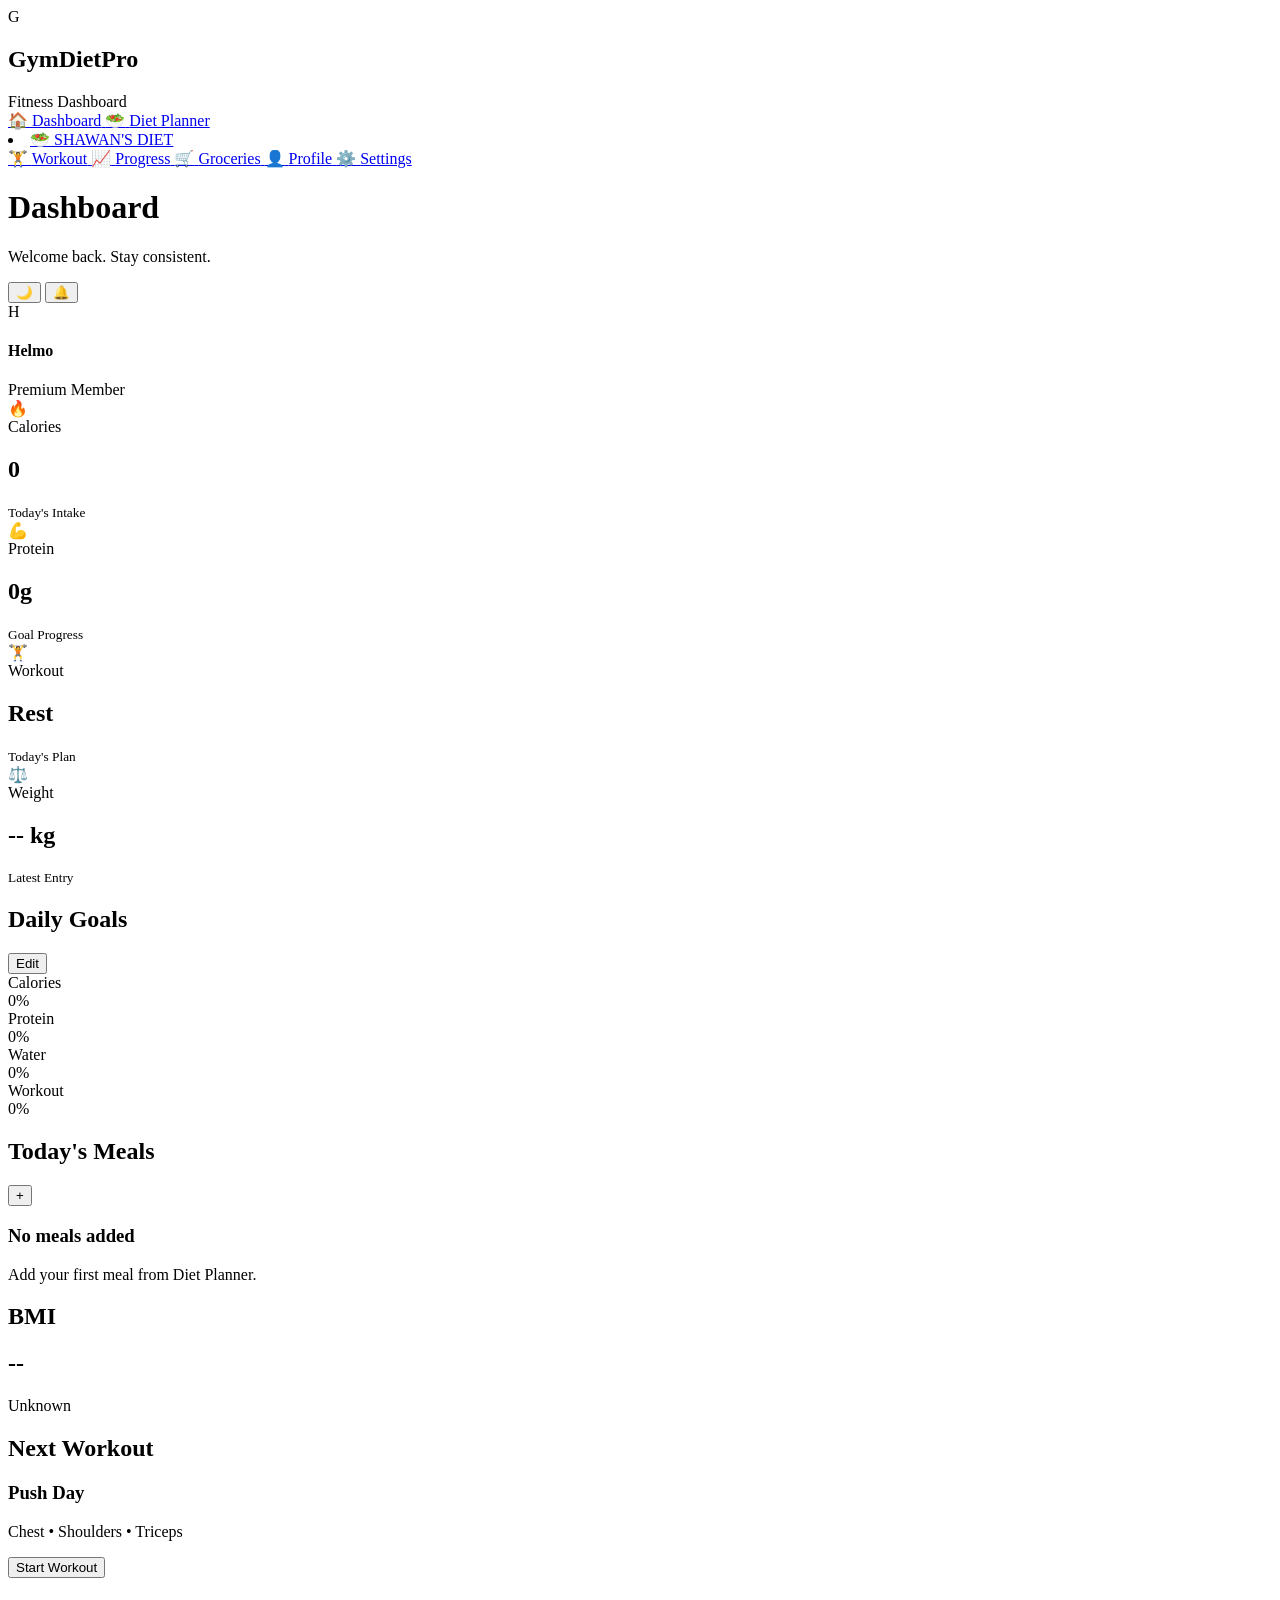
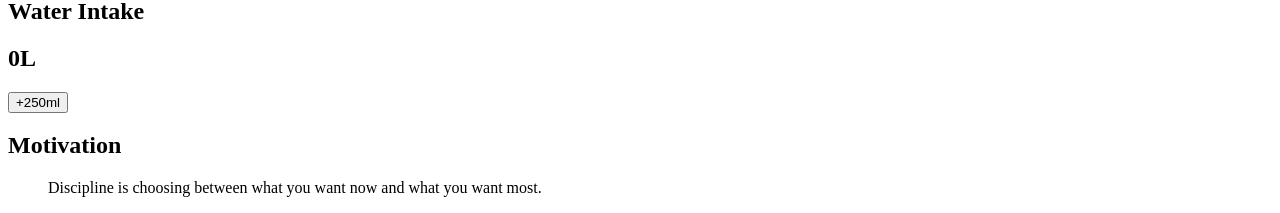
==== index.html @ dfc195a4 "Add files via upload" ====
<!DOCTYPE html>
<html lang="en">
<head>
    <meta charset="UTF-8" />
    <meta name="viewport" content="width=device-width, initial-scale=1.0" />
    <title>GymDietPro | Dashboard</title>

    <link rel="preconnect" href="https://fonts.googleapis.com">
    <link rel="preconnect" href="https://fonts.gstatic.com" crossorigin>
    <link href="https://fonts.googleapis.com/css2?family=Inter:wght@300;400;500;600;700;800&display=swap" rel="stylesheet">

<link rel="stylesheet" href="./css/style.css">
</head>

<body>

<div class="app">

    <!-- ================= SIDEBAR ================= -->

    <aside class="sidebar">

        <div class="logo">
            <div class="logo-icon">G</div>
            <div class="logo-text">
                <h2>GymDietPro</h2>
                <span>Fitness Dashboard</span>
            </div>
        </div>

        <nav class="nav-menu">

            <a href="index.html" class="nav-item active">
                <span class="icon">🏠</span>
                <span>Dashboard</span>
            </a>

            <a href="diet.html" class="nav-item">
                <span class="icon">🥗</span>
                <span>Diet Planner</span>
            </a>
            <li>
    <a href="shawan-diet.html">
        🥗
        <span>SHAWAN'S DIET</span>
    </a>
</li>            



            <a href="workout.html" class="nav-item">
                <span class="icon">🏋️</span>
                <span>Workout</span>
            </a>

            <a href="progress.html" class="nav-item">
                <span class="icon">📈</span>
                <span>Progress</span>
            </a>

            <a href="grocery.html" class="nav-item">
                <span class="icon">🛒</span>
                <span>Groceries</span>
            </a>

            <a href="profile.html" class="nav-item">
                <span class="icon">👤</span>
                <span>Profile</span>
            </a>

            <a href="settings.html" class="nav-item">
                <span class="icon">⚙️</span>
                <span>Settings</span>
            </a>

        </nav>

    </aside>

    <!-- ================= MAIN ================= -->

    <main class="main-content">

        <!-- TOP BAR -->

        <header class="topbar">

            <div class="topbar-left">
                <h1>Dashboard</h1>
                <p>Welcome back. Stay consistent.</p>
            </div>

            <div class="topbar-right">

                <button class="glass-btn" id="themeBtn">
                    🌙
                </button>

                <button class="glass-btn">
                    🔔
                </button>

                <div class="profile-mini">
                    <div class="avatar">
                        H
                    </div>

                    <div>
                        <h4>Helmo</h4>
                        <span>Premium Member</span>
                    </div>
                </div>

            </div>

        </header>

        <!-- QUICK STATS -->

        <section class="stats-grid">

            <div class="glass-card stat-card">

                <div class="stat-icon emerald">
                    🔥
                </div>

                <div class="stat-content">

                    <span>Calories</span>

                    <h2 id="todayCalories">
                        0
                    </h2>

                    <small>Today's Intake</small>

                </div>

            </div>

            <div class="glass-card stat-card">

                <div class="stat-icon blue">
                    💪
                </div>

                <div class="stat-content">

                    <span>Protein</span>

                    <h2 id="todayProtein">
                        0g
                    </h2>

                    <small>Goal Progress</small>

                </div>

            </div>

            <div class="glass-card stat-card">

                <div class="stat-icon orange">
                    🏋️
                </div>

                <div class="stat-content">

                    <span>Workout</span>

                    <h2 id="workoutStatus">
                        Rest
                    </h2>

                    <small>Today's Plan</small>

                </div>

            </div>

            <div class="glass-card stat-card">

                <div class="stat-icon pink">
                    ⚖️
                </div>

                <div class="stat-content">

                    <span>Weight</span>

                    <h2 id="currentWeight">
                        -- kg
                    </h2>

                    <small>Latest Entry</small>

                </div>

            </div>

        </section>

        <!-- DASHBOARD GRID -->

        <section class="dashboard-grid">

            <!-- LEFT COLUMN -->

            <div class="left-column">

                <!-- DAILY GOALS -->

                <div class="glass-card">

                    <div class="card-header">

                        <h2>Daily Goals</h2>

                        <button class="glass-btn small-btn">
                            Edit
                        </button>

                    </div>

                    <div class="goal-item">

                        <div class="goal-info">
                            Calories
                        </div>

                        <div class="progress-bar">

                            <div class="progress-fill"
                                 id="calorieProgress"
                                 style="width:0%;">

                            </div>

                        </div>

                        <span id="caloriePercent">
                            0%
                        </span>

                    </div>

                    <div class="goal-item">

                        <div class="goal-info">
                            Protein
                        </div>

                        <div class="progress-bar">

                            <div class="progress-fill"
                                 id="proteinProgress"
                                 style="width:0%;">

                            </div>

                        </div>

                        <span id="proteinPercent">
                            0%
                        </span>

                    </div>

                    <div class="goal-item">

                        <div class="goal-info">
                            Water
                        </div>

                        <div class="progress-bar">

                            <div class="progress-fill"
                                 id="waterProgress"
                                 style="width:0%;">

                            </div>

                        </div>

                        <span id="waterPercent">
                            0%
                        </span>

                    </div>

                    <div class="goal-item">

                        <div class="goal-info">
                            Workout
                        </div>

                        <div class="progress-bar">

                            <div class="progress-fill"
                                 id="workoutProgress"
                                 style="width:0%;">

                            </div>

                        </div>

                        <span id="workoutPercent">
                            0%
                        </span>

                    </div>

                </div>

                <!-- TODAY MEALS -->

                <div class="glass-card">

                    <div class="card-header">

                        <h2>Today's Meals</h2>

                        <button class="glass-btn small-btn"
                                id="addMealBtn">
                            +
                        </button>

                    </div>

                    <div id="mealList">

                        <div class="empty-state">

                            <h3>No meals added</h3>

                            <p>Add your first meal from Diet Planner.</p>

                        </div>

                    </div>

                </div>

            </div>

            <!-- RIGHT COLUMN -->

            <div class="right-column">

                <!-- BMI -->

                <div class="glass-card">

                    <div class="card-header">

                        <h2>BMI</h2>

                    </div>

                    <div class="bmi-box">

                        <h1 id="bmiValue">
                            --
                        </h1>

                        <span id="bmiStatus">
                            Unknown
                        </span>

                    </div>

                </div>

                <!-- NEXT WORKOUT -->

                <div class="glass-card">

                    <div class="card-header">

                        <h2>Next Workout</h2>

                    </div>

                    <div class="workout-preview">

                        <h3 id="nextWorkout">
                            Push Day
                        </h3>

                        <p>
                            Chest • Shoulders • Triceps
                        </p>

                        <button class="primary-btn">
                            Start Workout
                        </button>

                    </div>

                </div>

                <!-- WATER -->

                <div class="glass-card">

                    <div class="card-header">

                        <h2>Water Intake</h2>

                    </div>

                    <div class="water-box">

                        <h2 id="waterValue">
                            0L
                        </h2>

                        <button class="primary-btn"
                                id="drinkWater">
                            +250ml
                        </button>

                    </div>

                </div>

                <!-- MOTIVATION -->

                <div class="glass-card">

                    <div class="card-header">

                        <h2>Motivation</h2>

                    </div>

                    <blockquote id="quoteBox">

                        Discipline is choosing between what you want now
                        and what you want most.

                    </blockquote>

                </div>

            </div>

        </section>

    </main>

</div>

<script src="js/app.js"></script>

</body>
</html>
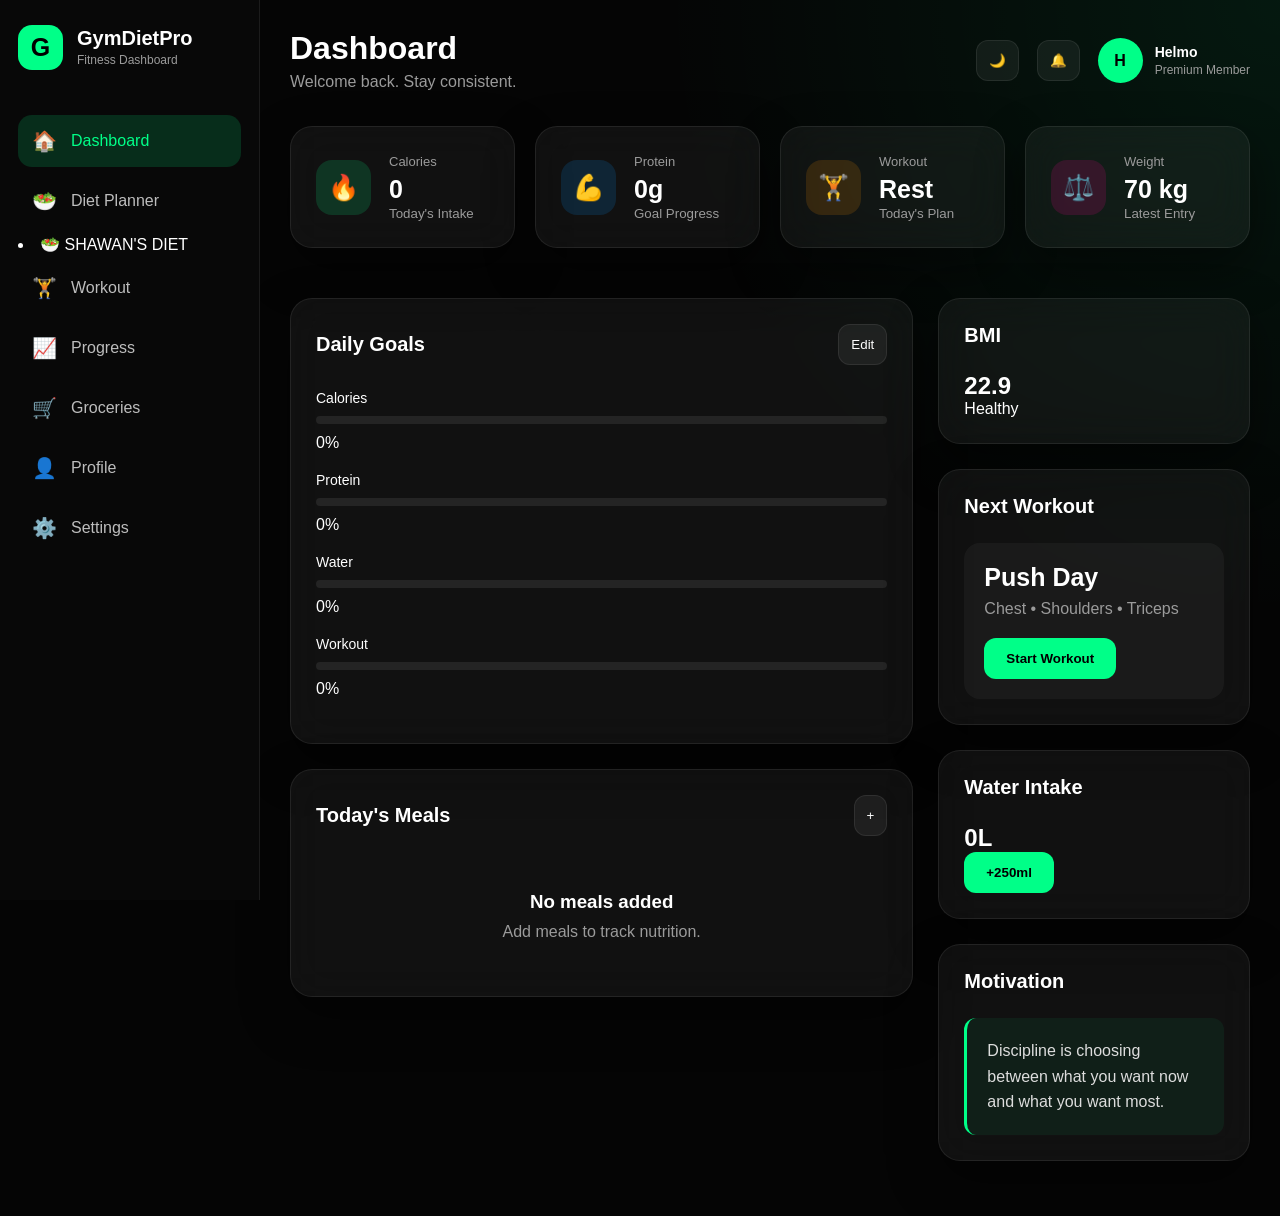
==== commit b6a76fb0: "index.html" ====
--- a/index.html
+++ b/index.html
@@ -84,7 +84,7 @@
         <!-- TOP BAR -->
 
         <header class="topbar">
-
+<button id="menuToggle" class="mobile-menu-btn">☰</button>
             <div class="topbar-left">
                 <h1>Dashboard</h1>
                 <p>Welcome back. Stay consistent.</p>
@@ -455,4 +455,4 @@
 <script src="js/app.js"></script>
 
 </body>
-</html>+</html>
--- a/css/style.css
+++ b/css/style.css
@@ -0,0 +1,2304 @@
+/* =====================================================
+   GymDietPro
+   FINAL STYLE.CSS
+   Premium Dark Fitness Dashboard
+   ===================================================== */
+
+
+/* ================= RESET ================= */
+
+
+* {
+
+    margin: 0;
+
+    padding: 0;
+
+    box-sizing: border-box;
+
+    font-family: "Inter", sans-serif;
+
+}
+
+
+
+html {
+
+    scroll-behavior: smooth;
+
+}
+
+
+
+body {
+
+    background:
+
+    radial-gradient(
+        circle at top right,
+        rgba(0,255,140,0.08),
+        transparent 35%
+    ),
+
+    #050505;
+
+
+    color: #ffffff;
+
+    min-height: 100vh;
+
+}
+
+
+
+a {
+
+    text-decoration: none;
+
+    color: inherit;
+
+}
+
+
+
+button,
+input,
+select,
+textarea {
+
+    font-family: inherit;
+
+}
+
+
+
+
+/* ================= VARIABLES ================= */
+
+
+:root {
+
+
+    --bg:
+
+    #050505;
+
+
+
+    --card:
+
+    rgba(255,255,255,0.05);
+
+
+
+    --card-border:
+
+    rgba(255,255,255,0.08);
+
+
+
+    --green:
+
+    #00ff88;
+
+
+
+    --green-dark:
+
+    #00c96b;
+
+
+
+    --text:
+
+    #ffffff;
+
+
+
+    --muted:
+
+    #9b9b9b;
+
+
+
+    --shadow:
+
+    0 20px 50px rgba(0,0,0,0.45);
+
+
+
+}
+
+
+
+
+
+/* ================= APP LAYOUT ================= */
+
+
+.app {
+
+    display: flex;
+
+    min-height: 100vh;
+
+}
+
+
+
+
+
+/* ================= SIDEBAR ================= */
+
+
+.sidebar {
+
+    width: 260px;
+
+    background:
+
+    rgba(10,10,10,0.85);
+
+
+    backdrop-filter:
+
+    blur(20px);
+
+
+    border-right:
+
+    1px solid var(--card-border);
+
+
+    padding: 25px 18px;
+
+
+    position: fixed;
+
+
+    height: 100vh;
+
+
+    left: 0;
+
+
+    top: 0;
+
+
+    z-index: 10;
+
+
+}
+
+
+
+
+
+.logo {
+
+    display: flex;
+
+    align-items: center;
+
+    gap: 14px;
+
+
+    margin-bottom: 45px;
+
+}
+
+
+
+
+
+.logo-icon {
+
+
+    width: 45px;
+
+    height: 45px;
+
+
+    border-radius: 14px;
+
+
+    display: flex;
+
+    align-items: center;
+
+    justify-content: center;
+
+
+    background:
+
+    var(--green);
+
+
+    color: #000;
+
+
+    font-size: 25px;
+
+
+    font-weight: 800;
+
+
+}
+
+
+
+
+
+.logo-text h2 {
+
+
+    font-size: 20px;
+
+
+    font-weight: 800;
+
+
+}
+
+
+
+.logo-text span {
+
+
+    color: var(--muted);
+
+
+    font-size: 12px;
+
+
+}
+
+
+
+
+
+
+/* ================= NAVIGATION ================= */
+
+
+.nav-menu {
+
+
+    display: flex;
+
+
+    flex-direction: column;
+
+
+    gap: 8px;
+
+
+}
+
+
+
+.nav-item {
+
+
+    display: flex;
+
+
+    align-items: center;
+
+
+    gap: 14px;
+
+
+    padding: 14px;
+
+
+    border-radius: 14px;
+
+
+    color: #bdbdbd;
+
+
+    transition: .3s;
+
+
+}
+
+
+
+.nav-item:hover {
+
+
+    background:
+
+    rgba(0,255,136,.08);
+
+
+    color:white;
+
+
+}
+
+
+
+.nav-item.active {
+
+
+    background:
+
+    rgba(0,255,136,.15);
+
+
+    color:
+
+    var(--green);
+
+
+}
+
+
+
+.nav-item .icon {
+
+
+    font-size: 20px;
+
+
+}
+
+
+
+
+
+/* ================= MAIN CONTENT ================= */
+
+
+.main-content {
+
+
+    margin-left: 260px;
+
+
+    width: calc(100% - 260px);
+
+
+    padding: 30px;
+
+
+}
+
+
+
+
+
+/* ================= TOPBAR ================= */
+
+
+.topbar {
+
+
+    display:flex;
+
+
+    justify-content:space-between;
+
+
+    align-items:center;
+
+
+    margin-bottom:35px;
+
+
+}
+
+
+
+.topbar-left h1 {
+
+
+    font-size:32px;
+
+
+    font-weight:800;
+
+
+}
+
+
+
+.topbar-left p {
+
+
+    margin-top:6px;
+
+
+    color:var(--muted);
+
+
+}
+
+
+
+
+.topbar-right {
+
+
+    display:flex;
+
+
+    align-items:center;
+
+
+    gap:18px;
+
+
+}
+
+
+
+
+.profile-mini {
+
+
+    display:flex;
+
+
+    align-items:center;
+
+
+    gap:12px;
+
+
+}
+
+
+
+
+
+.profile-mini h4 {
+
+
+    font-size:14px;
+
+
+}
+
+
+
+.profile-mini span {
+
+
+    font-size:12px;
+
+
+    color:var(--muted);
+
+
+}
+
+
+
+
+.avatar {
+
+
+    width:45px;
+
+
+    height:45px;
+
+
+    border-radius:50%;
+
+
+    display:flex;
+
+
+    align-items:center;
+
+
+    justify-content:center;
+
+
+    background:var(--green);
+
+
+    color:black;
+
+
+    font-weight:800;
+
+
+}
+
+
+
+
+
+
+/* ================= BUTTONS ================= */
+
+
+.glass-btn {
+
+
+    background:
+
+    rgba(255,255,255,.06);
+
+
+    border:
+
+    1px solid var(--card-border);
+
+
+    color:white;
+
+
+    padding:12px;
+
+
+    border-radius:12px;
+
+
+    cursor:pointer;
+
+
+}
+
+
+
+.primary-btn {
+
+
+    border:none;
+
+
+    background:
+
+    var(--green);
+
+
+    color:#000;
+
+
+    padding:13px 22px;
+
+
+    border-radius:12px;
+
+
+    font-weight:700;
+
+
+    cursor:pointer;
+
+
+    transition:.3s;
+
+
+}
+
+
+
+.primary-btn:hover {
+
+
+    background:
+
+    var(--green-dark);
+
+
+    transform:translateY(-2px);
+
+
+}
+
+
+
+
+/* Continue Part 2 */
+/* ================= GLASS CARDS ================= */
+
+
+.glass-card {
+
+
+    background:
+
+    var(--card);
+
+
+    border:
+
+    1px solid var(--card-border);
+
+
+    backdrop-filter:
+
+    blur(20px);
+
+
+    border-radius:
+
+    22px;
+
+
+    padding:
+
+    25px;
+
+
+    box-shadow:
+
+    var(--shadow);
+
+
+    margin-bottom:
+
+    25px;
+
+
+}
+
+
+
+
+
+.card-header {
+
+
+    display:flex;
+
+
+    justify-content:space-between;
+
+
+    align-items:center;
+
+
+    margin-bottom:25px;
+
+
+}
+
+
+
+.card-header h2 {
+
+
+    font-size:20px;
+
+
+    font-weight:700;
+
+
+}
+
+
+
+
+
+
+/* ================= STATS ================= */
+
+
+.stats-grid {
+
+
+    display:grid;
+
+
+    grid-template-columns:
+
+    repeat(4,1fr);
+
+
+    gap:20px;
+
+
+    margin-bottom:25px;
+
+
+}
+
+
+
+
+
+.stat-card {
+
+
+    display:flex;
+
+
+    align-items:center;
+
+
+    gap:18px;
+
+
+}
+
+
+
+.stat-icon {
+
+
+    width:55px;
+
+
+    height:55px;
+
+
+    border-radius:16px;
+
+
+    display:flex;
+
+
+    align-items:center;
+
+
+    justify-content:center;
+
+
+    font-size:25px;
+
+
+}
+
+
+
+
+
+.stat-icon.emerald {
+
+
+    background:
+
+    rgba(0,255,136,.15);
+
+
+}
+
+
+
+.stat-icon.blue {
+
+
+    background:
+
+    rgba(0,150,255,.15);
+
+
+}
+
+
+
+.stat-icon.orange {
+
+
+    background:
+
+    rgba(255,150,0,.15);
+
+
+}
+
+
+
+.stat-icon.pink {
+
+
+    background:
+
+    rgba(255,0,150,.15);
+
+
+}
+
+
+
+
+
+.stat-content span {
+
+
+    color:
+
+    var(--muted);
+
+
+    font-size:13px;
+
+
+}
+
+
+
+.stat-content h2 {
+
+
+    margin-top:5px;
+
+
+    font-size:25px;
+
+
+}
+
+
+
+
+.stat-content small {
+
+
+    color:
+
+    var(--muted);
+
+
+}
+
+
+
+
+/* ================= DASHBOARD GRID ================= */
+
+
+.dashboard-grid {
+
+
+    display:grid;
+
+
+    grid-template-columns:
+
+    2fr 1fr;
+
+
+    gap:25px;
+
+
+}
+
+
+
+
+
+.left-column,
+.right-column {
+
+
+    min-width:0;
+
+
+}
+
+
+
+
+/* ================= FORMS ================= */
+
+
+form {
+
+
+    display:flex;
+
+
+    flex-direction:column;
+
+
+}
+
+
+
+label {
+
+
+    color:#ddd;
+
+
+    font-size:14px;
+
+
+    margin-bottom:8px;
+
+
+}
+
+
+
+input,
+select,
+textarea {
+
+
+    width:100%;
+
+
+    background:
+
+    rgba(255,255,255,.05);
+
+
+    border:
+
+    1px solid rgba(255,255,255,.1);
+
+
+    color:white;
+
+
+    padding:14px;
+
+
+    border-radius:12px;
+
+
+    outline:none;
+
+
+}
+
+
+
+input:focus,
+select:focus,
+textarea:focus {
+
+
+    border-color:
+
+    var(--green);
+
+
+}
+
+
+
+
+textarea {
+
+
+    min-height:120px;
+
+
+    resize:none;
+
+
+}
+
+
+
+
+option {
+
+
+    background:#111;
+
+
+    color:white;
+
+
+}
+
+
+
+
+/* ================= LIST ITEMS ================= */
+
+
+.meal-item {
+
+
+    display:flex;
+
+
+    justify-content:space-between;
+
+
+    align-items:center;
+
+
+    padding:18px 0;
+
+
+    border-bottom:
+
+    1px solid rgba(255,255,255,.08);
+
+
+}
+
+
+
+.meal-item:last-child {
+
+
+    border-bottom:none;
+
+
+}
+
+
+
+
+.meal-left h4 {
+
+
+    font-size:16px;
+
+
+    margin-bottom:5px;
+
+
+}
+
+
+
+.meal-left span {
+
+
+    color:
+
+    var(--muted);
+
+
+    font-size:13px;
+
+
+}
+
+
+
+
+.meal-right {
+
+
+    text-align:right;
+
+
+}
+
+
+
+.meal-right strong {
+
+
+    display:block;
+
+
+    color:
+
+    var(--green);
+
+
+}
+
+
+
+.meal-right small {
+
+
+    color:
+
+    var(--muted);
+
+
+}
+
+
+
+
+
+/* ================= PROGRESS BARS ================= */
+
+
+.progress-bar {
+
+
+    width:100%;
+
+
+    height:8px;
+
+
+    background:
+
+    rgba(255,255,255,.08);
+
+
+    border-radius:20px;
+
+
+    overflow:hidden;
+
+
+    margin:10px 0;
+
+
+}
+
+
+
+.progress-fill {
+
+
+    height:100%;
+
+
+    background:
+
+    var(--green);
+
+
+    border-radius:20px;
+
+
+}
+
+
+
+
+.goal-item {
+
+
+    margin-bottom:20px;
+
+
+}
+
+
+
+.goal-info {
+
+
+    font-size:14px;
+
+
+}
+
+
+
+
+/* ================= EMPTY STATES ================= */
+
+
+.empty-state {
+
+
+    text-align:center;
+
+
+    padding:30px;
+
+
+    color:
+
+    var(--muted);
+
+
+}
+
+
+
+.empty-state h3 {
+
+
+    color:white;
+
+
+    margin-bottom:10px;
+
+
+}
+
+
+
+
+/* ================= BLOCKQUOTE ================= */
+
+
+blockquote {
+
+
+    padding:20px;
+
+
+    border-left:
+
+    3px solid var(--green);
+
+
+    background:
+
+    rgba(0,255,136,.06);
+
+
+    border-radius:12px;
+
+
+    color:#ddd;
+
+
+    line-height:1.6;
+
+
+}
+
+
+
+/* Continue Part 3 */
+/* ================= PROFILE ================= */
+
+
+.profile-header {
+
+
+    display:flex;
+
+
+    justify-content:space-between;
+
+
+    align-items:center;
+
+
+}
+
+
+
+.profile-main {
+
+
+    display:flex;
+
+
+    align-items:center;
+
+
+    gap:25px;
+
+
+}
+
+
+
+.large-avatar {
+
+
+    width:90px;
+
+
+    height:90px;
+
+
+    border-radius:50%;
+
+
+    background:
+
+    var(--green);
+
+
+    color:#000;
+
+
+    display:flex;
+
+
+    align-items:center;
+
+
+    justify-content:center;
+
+
+    font-size:40px;
+
+
+    font-weight:800;
+
+
+}
+
+
+
+.profile-info h1 {
+
+
+    font-size:30px;
+
+
+    margin-bottom:8px;
+
+
+}
+
+
+
+.profile-info p {
+
+
+    color:
+
+    var(--muted);
+
+
+    margin-bottom:15px;
+
+
+}
+
+
+
+.badge {
+
+
+    display:inline-block;
+
+
+    padding:8px 15px;
+
+
+    border-radius:30px;
+
+
+    background:
+
+    rgba(0,255,136,.15);
+
+
+    color:
+
+    var(--green);
+
+
+    font-size:13px;
+
+
+}
+
+
+
+
+/* ================= WORKOUT ================= */
+
+
+.workout-preview {
+
+
+    padding:20px;
+
+
+    border-radius:16px;
+
+
+    background:
+
+    rgba(255,255,255,.04);
+
+
+}
+
+
+
+.workout-preview h3 {
+
+
+    font-size:25px;
+
+
+    margin-bottom:8px;
+
+
+}
+
+
+
+.workout-preview p {
+
+
+    color:
+
+    var(--muted);
+
+
+    margin-bottom:20px;
+
+
+}
+
+
+
+
+
+/* ================= CHART AREA ================= */
+
+
+.chart-placeholder {
+
+
+    height:250px;
+
+
+    border-radius:18px;
+
+
+    background:
+
+    rgba(255,255,255,.03);
+
+
+    display:flex;
+
+
+    flex-direction:column;
+
+
+    justify-content:center;
+
+
+    align-items:center;
+
+
+    color:
+
+    var(--muted);
+
+
+}
+
+
+
+.chart-line {
+
+
+    width:90%;
+
+
+    display:flex;
+
+
+    justify-content:space-between;
+
+
+    margin-bottom:30px;
+
+
+}
+
+
+
+.chart-line span {
+
+
+    padding:10px;
+
+
+    border-radius:12px;
+
+
+    background:
+
+    rgba(0,255,136,.12);
+
+
+    color:
+
+    var(--green);
+
+
+}
+
+
+
+
+
+/* ================= QUICK BUTTONS ================= */
+
+
+.quick-food {
+
+
+    width:100%;
+
+
+    margin-bottom:12px;
+
+
+}
+
+
+
+
+
+/* ================= SETTINGS ================= */
+
+
+#clearDataBtn {
+
+
+    background:#ff4444;
+
+
+    color:white;
+
+
+    margin-bottom:15px;
+
+
+}
+
+
+
+#logoutBtn {
+
+
+    background:#333;
+
+
+    color:white;
+
+
+}
+
+
+
+
+
+/* ================= CHECKBOX ================= */
+
+
+input[type="checkbox"] {
+
+
+    width:20px;
+
+
+    height:20px;
+
+
+    accent-color:
+
+    var(--green);
+
+
+}
+
+
+
+
+
+/* ================= LIGHT MODE SUPPORT ================= */
+
+
+body.light-mode {
+
+
+    background:#f4f4f4;
+
+
+    color:#111;
+
+
+}
+
+
+
+body.light-mode .glass-card,
+body.light-mode .sidebar {
+
+
+    background:
+
+    rgba(255,255,255,.7);
+
+
+}
+
+
+
+body.light-mode .nav-item {
+
+
+    color:#555;
+
+
+}
+
+
+
+body.light-mode .nav-item.active {
+
+
+    color:#00a85a;
+
+
+}
+
+
+
+body.light-mode input,
+body.light-mode select,
+body.light-mode textarea {
+
+
+    color:#111;
+
+
+    background:
+
+    rgba(0,0,0,.05);
+
+
+}
+
+
+
+
+
+/* ================= SCROLLBAR ================= */
+
+
+::-webkit-scrollbar {
+
+
+    width:8px;
+
+
+}
+
+
+
+::-webkit-scrollbar-track {
+
+
+    background:#050505;
+
+
+}
+
+
+
+::-webkit-scrollbar-thumb {
+
+
+    background:
+
+    var(--green);
+
+
+    border-radius:20px;
+
+
+}
+
+
+
+
+
+/* Continue Part 4 */
+/* ================= RESPONSIVE DESIGN ================= */
+
+
+
+@media(max-width:1200px){
+
+
+    .stats-grid {
+
+
+        grid-template-columns:
+
+        repeat(2,1fr);
+
+
+    }
+
+
+
+    .dashboard-grid {
+
+
+        grid-template-columns:
+
+        1fr;
+
+
+    }
+
+
+
+}
+
+
+
+
+
+@media(max-width:900px){
+
+
+
+    .sidebar {
+
+
+        width:80px;
+
+
+        padding:20px 10px;
+
+
+    }
+
+
+
+    .logo-text,
+    .nav-item span:not(.icon){
+
+
+        display:none;
+
+
+    }
+
+
+
+    .nav-item {
+
+
+        justify-content:center;
+
+
+    }
+
+
+
+    .main-content {
+
+
+        margin-left:80px;
+
+
+        width:
+
+        calc(100% - 80px);
+
+
+        padding:20px;
+
+
+    }
+
+
+
+
+}
+
+
+
+
+@media(max-width:650px){
+
+
+
+    .topbar {
+
+
+        flex-direction:column;
+
+
+        align-items:flex-start;
+
+
+        gap:20px;
+
+
+    }
+
+
+
+
+    .topbar-left h1 {
+
+
+        font-size:25px;
+
+
+    }
+
+
+
+
+    .topbar-right {
+
+
+        width:100%;
+
+
+        justify-content:space-between;
+
+
+    }
+
+
+
+
+    .stats-grid {
+
+
+        grid-template-columns:
+
+        1fr;
+
+
+    }
+
+
+
+
+
+    .profile-header {
+
+
+        flex-direction:column;
+
+
+        align-items:flex-start;
+
+
+        gap:20px;
+
+
+    }
+
+
+
+
+
+    .profile-main {
+
+
+        flex-direction:column;
+
+
+        align-items:flex-start;
+
+
+    }
+
+
+
+
+
+    .meal-item {
+
+
+        flex-direction:column;
+
+
+        align-items:flex-start;
+
+
+        gap:15px;
+
+
+    }
+
+
+
+
+
+    .meal-right {
+
+
+        text-align:left;
+
+
+    }
+
+
+
+
+
+}
+
+
+
+
+
+@media(max-width:450px){
+
+
+
+    .sidebar {
+
+
+        display:none;
+
+
+    }
+
+
+
+    .main-content {
+
+
+        margin-left:0;
+
+
+        width:100%;
+
+
+        padding:15px;
+
+
+    }
+
+
+
+    .glass-card {
+
+
+        padding:18px;
+
+
+        border-radius:18px;
+
+
+    }
+
+
+
+    .topbar-left h1 {
+
+
+        font-size:22px;
+
+
+    }
+
+
+
+
+    .large-avatar {
+
+
+        width:70px;
+
+
+        height:70px;
+
+
+        font-size:30px;
+
+
+    }
+
+
+
+
+}
+
+
+
+
+
+/* ================= ANIMATIONS ================= */
+
+
+
+.glass-card {
+
+
+    animation:
+
+    fadeIn .35s ease;
+
+
+}
+
+
+
+
+
+@keyframes fadeIn {
+
+
+    from {
+
+
+        opacity:0;
+
+
+        transform:translateY(10px);
+
+
+    }
+
+
+    to {
+
+
+        opacity:1;
+
+
+        transform:translateY(0);
+
+
+    }
+
+
+}
+
+
+
+
+
+.primary-btn,
+.glass-btn,
+.nav-item {
+
+
+    transition:
+
+    all .25s ease;
+
+
+}
+
+
+
+
+
+/* ================= UTILITY CLASSES ================= */
+
+
+
+.text-green {
+
+
+    color:
+
+    var(--green);
+
+
+}
+
+
+
+.text-muted {
+
+
+    color:
+
+    var(--muted);
+
+
+}
+
+
+
+.center {
+
+
+    display:flex;
+
+
+    justify-content:center;
+
+
+    align-items:center;
+
+
+}
+
+
+
+
+.hidden {
+
+
+    display:none;
+
+
+}
+/* ==========================================================
+   SHAWAN DIET PAGE
+   APPEND TO THE END OF style.css
+========================================================== */
+
+.person-selector{
+display:flex;
+gap:15px;
+flex-wrap:wrap;
+}
+
+.person-btn{
+min-width:160px;
+}
+
+.person-btn.active{
+background:var(--green);
+color:#000;
+font-weight:700;
+}
+
+.recommendation-box{
+padding:20px;
+background:rgba(0,255,136,.08);
+border:1px solid rgba(0,255,136,.18);
+border-radius:18px;
+}
+
+.recommendation-box h3{
+font-size:24px;
+margin-bottom:12px;
+color:var(--green);
+}
+
+.recommendation-box p{
+line-height:1.8;
+color:#d6d6d6;
+white-space:pre-line;
+}
+
+.diet-day-card{
+margin-bottom:22px;
+}
+
+.diet-day-header{
+display:flex;
+justify-content:space-between;
+align-items:center;
+margin-bottom:20px;
+}
+
+.diet-day-header h3{
+font-size:23px;
+}
+
+.diet-day-calories{
+font-weight:700;
+color:var(--green);
+}
+
+.diet-notes{
+padding-left:18px;
+line-height:2;
+color:#d5d5d5;
+}
+
+.diet-notes li{
+margin-bottom:8px;
+}
+
+#shoppingList .meal-item{
+padding:12px 0;
+}
+
+#shoppingList h4{
+font-size:15px;
+}
+
+#weeklyDietContainer .meal-item{
+padding:16px 0;
+}
+
+#weeklyDietContainer .meal-left h4{
+font-size:15px;
+}
+
+#weeklyDietContainer .meal-left span{
+font-size:13px;
+color:#999;
+}
+
+#weeklyDietContainer .meal-right{
+font-size:14px;
+max-width:320px;
+text-align:right;
+}
+
+@media(max-width:768px){
+
+.person-selector{
+flex-direction:column;
+}
+
+.person-btn{
+width:100%;
+}
+
+#weeklyDietContainer .meal-item{
+flex-direction:column;
+align-items:flex-start;
+gap:10px;
+}
+
+#weeklyDietContainer .meal-right{
+text-align:left;
+max-width:100%;
+}
+
+}
+
+
+
+
+/* ================= END ================= */
+.mobile-menu-btn{
+display:none;
+}
+
+@media(max-width:450px){
+
+.mobile-menu-btn{
+
+display:flex;
+align-items:center;
+justify-content:center;
+
+width:45px;
+height:45px;
+
+font-size:24px;
+
+border:none;
+border-radius:12px;
+
+background:#00ff88;
+color:#000;
+
+cursor:pointer;
+
+}
+
+.sidebar{
+
+display:flex;
+
+position:fixed;
+
+left:-270px;
+
+top:0;
+
+width:260px;
+
+height:100vh;
+
+z-index:999;
+
+transition:.35s;
+
+}
+
+.sidebar.open{
+
+left:0;
+
+}
+
+}
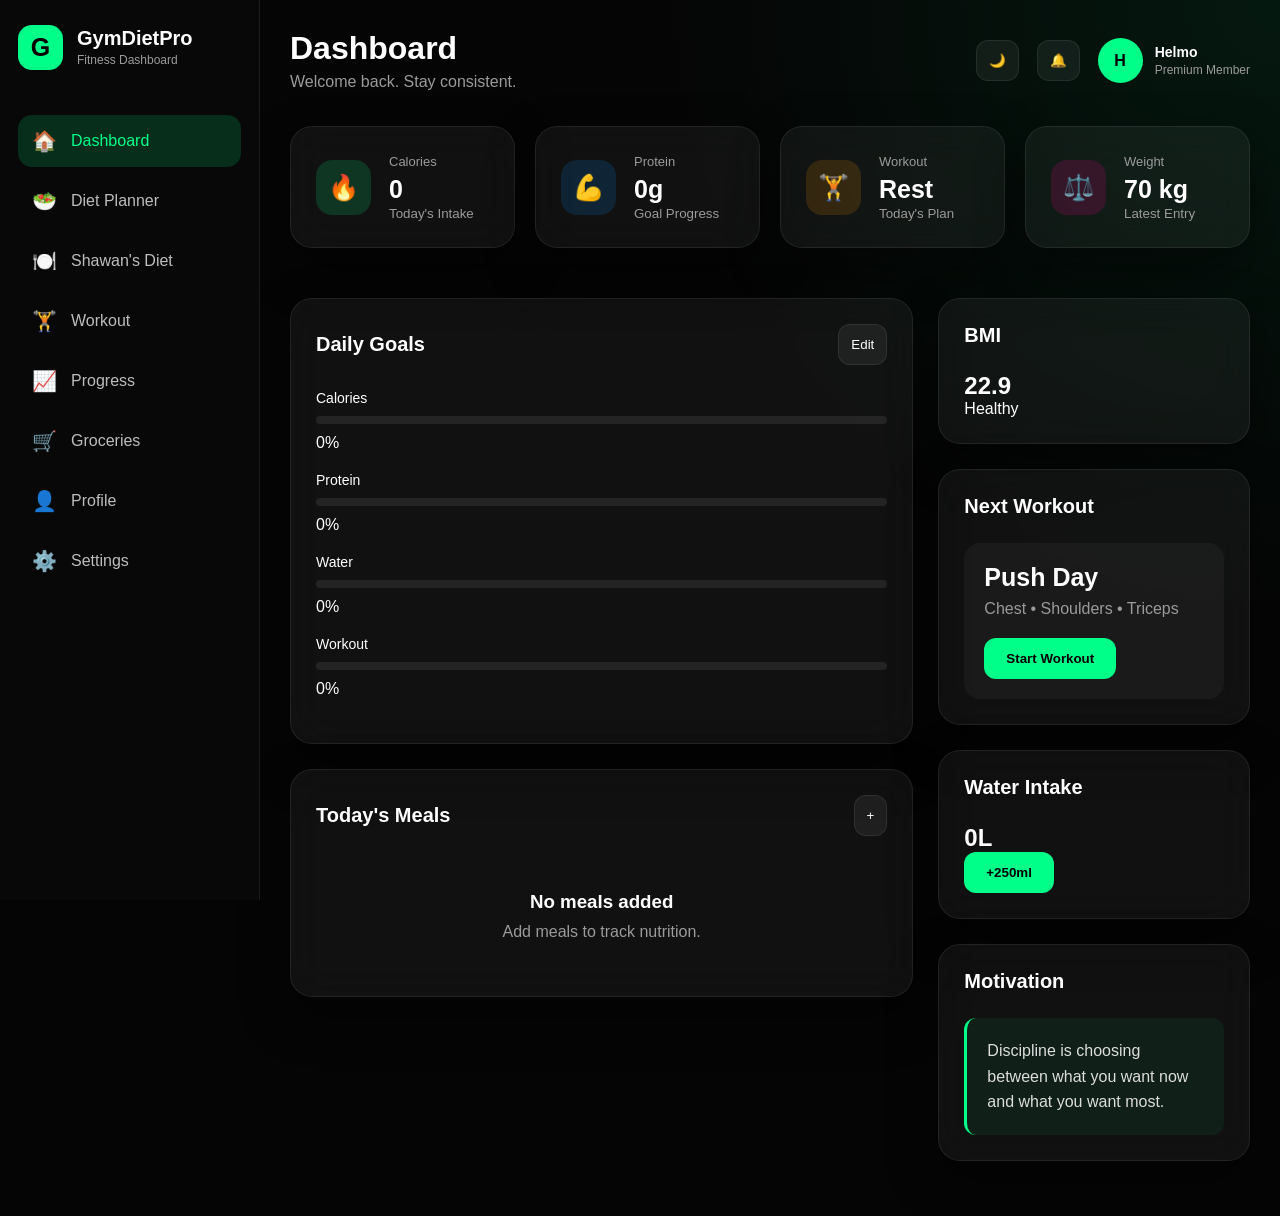
==== commit 248cd48a: "index.html" ====
--- a/index.html
+++ b/index.html
@@ -13,7 +13,7 @@
 </head>
 
 <body>
-
+<div id="sidebarOverlay"></div>
 <div class="app">
 
     <!-- ================= SIDEBAR ================= -->
@@ -39,14 +39,10 @@
                 <span class="icon">🥗</span>
                 <span>Diet Planner</span>
             </a>
-            <li>
-    <a href="shawan-diet.html">
-        🥗
-        <span>SHAWAN'S DIET</span>
-    </a>
-</li>            
-
-
+<a href="shawan-diet.html" class="nav-item">
+    <span class="icon">🍽️</span>
+    <span>Shawan's Diet</span>
+</a>
 
             <a href="workout.html" class="nav-item">
                 <span class="icon">🏋️</span>
--- a/css/style.css
+++ b/css/style.css
@@ -2302,3 +2302,212 @@
 }
 
 }
+/* ================= PREMIUM MOBILE SIDEBAR ================= */
+
+#sidebarOverlay{
+
+position:fixed;
+top:0;
+left:0;
+
+width:100%;
+height:100%;
+
+background:rgba(0,0,0,.55);
+
+backdrop-filter:blur(6px);
+
+opacity:0;
+visibility:hidden;
+
+transition:.3s;
+
+z-index:998;
+
+}
+
+#sidebarOverlay.show{
+
+opacity:1;
+visibility:visible;
+
+}
+
+.mobile-menu-btn{
+
+display:none;
+
+}
+
+@media(max-width:768px){
+
+/* Only the ☰ button is visible */
+
+.mobile-menu-btn{
+
+display:flex;
+
+position:fixed;
+
+top:18px;
+left:18px;
+
+width:48px;
+height:48px;
+
+align-items:center;
+justify-content:center;
+
+font-size:26px;
+
+background:#00ff88;
+
+color:#000;
+
+border:none;
+
+border-radius:14px;
+
+cursor:pointer;
+
+font-weight:700;
+
+box-shadow:0 8px 25px rgba(0,255,136,.25);
+
+z-index:1001;
+
+}
+
+/* Sidebar */
+
+.sidebar{
+
+position:fixed;
+
+top:0;
+left:-290px;
+
+width:270px;
+height:100vh;
+
+padding:25px;
+
+background:#111;
+
+overflow-y:auto;
+
+transition:left .35s ease;
+
+z-index:999;
+
+}
+
+/* Open Sidebar */
+
+.sidebar.open{
+
+left:0;
+
+}
+
+/* Hide GymDietPro text */
+
+.logo-text{
+
+display:none !important;
+
+}
+
+/* Center only the logo */
+
+.logo{
+
+justify-content:center;
+
+margin-bottom:30px;
+
+}
+
+.logo-icon{
+
+margin:0 auto;
+
+}
+
+/* Menu */
+
+.nav-menu{
+
+margin-top:10px;
+
+}
+
+.nav-item{
+
+display:flex;
+
+align-items:center;
+
+justify-content:flex-start;
+
+gap:18px;
+
+padding:15px 18px;
+
+margin-bottom:8px;
+
+border-radius:14px;
+
+}
+
+.nav-item .icon{
+
+font-size:22px;
+
+width:28px;
+
+text-align:center;
+
+}
+
+/* Show names */
+
+.nav-item span{
+
+display:inline !important;
+
+}
+
+.nav-item span.icon{
+
+display:flex !important;
+
+}
+
+.nav-item:hover{
+
+background:rgba(255,255,255,.05);
+
+transform:translateX(6px);
+
+}
+
+.nav-item.active{
+
+background:rgba(0,255,136,.15);
+
+color:#00ff88;
+
+}
+
+.main-content{
+
+margin-left:0 !important;
+
+width:100% !important;
+
+padding:20px;
+
+}
+
+}
